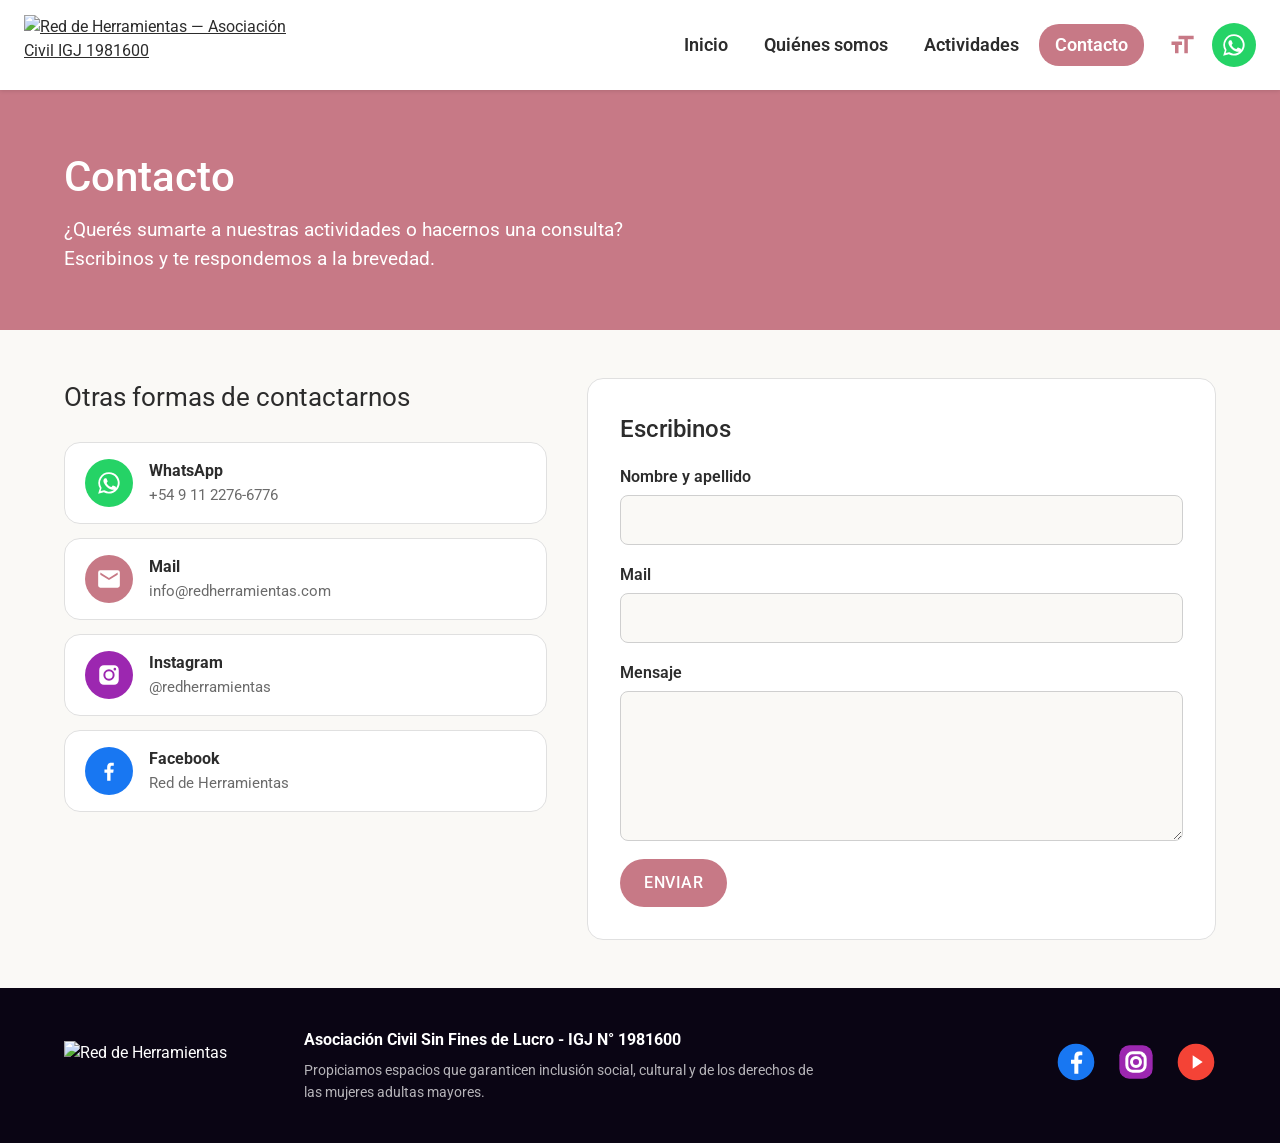
==== contacto.html @ 1d4c394b "Trae al repo lo que hizo Lucas en el blog de pruebas (18/10) - Diseño de las notas: migas, bajada, a" ====
<!DOCTYPE html>
<html lang="es-AR">
<head>
  <meta charset="utf-8">
  <meta name="viewport" content="width=device-width, initial-scale=1">
  <title>Contacto — Red de Herramientas Entre Mujeres</title>
  <meta name="description" content="Contactate con Red de Herramientas Entre Mujeres.">
  <link rel="preconnect" href="https://fonts.googleapis.com">
  <link rel="stylesheet" href="https://fonts.googleapis.com/css2?family=Lora:ital,wght@0,600;0,700;1,500&family=Roboto:wght@400;500;600;700;900&display=swap">
  <link rel="stylesheet" href="styles.css?v=2">
</head>
<body>
  <a class="skip" href="#contenido">Saltar al contenido</a>

  <!-- Header: logo + menú en la misma línea, fijo al hacer scroll -->
  <header class="header">
    <div class="header-inner">
      <a class="logo" href="index.html"><img src="https://i.imgur.com/CFM0Pcr.png" alt="Red de Herramientas — Asociación Civil IGJ 1981600" width="264" height="60"></a>

      <nav class="nav" id="nav" aria-label="Principal">
        <ul>
          <li><a href="index.html">Inicio</a></li>
          <li><a href="index.html#quienes-somos">Quiénes somos</a></li>
          <li><a href="index.html#actividades">Actividades</a></li>
          <li><a href="contacto.html" aria-current="page">Contacto</a></li>
        </ul>
      </nav>

      <div class="header-tools">
        <div class="font-size">
          <button class="icon-btn" type="button" aria-label="Tamaño de letra" aria-expanded="false">
            <svg viewBox="0 0 24 24" fill="currentColor" aria-hidden="true"><path d="M9 4v3h5v12h3V7h5V4H9zm-6 8h3v7h3v-7h3V9H3v3z"/></svg>
          </button>
          <ul class="font-size-menu" hidden>
            <li><button type="button" data-scale="0.85">Pequeña</button></li>
            <li><button type="button" data-scale="1">Normal</button></li>
            <li><button type="button" data-scale="1.15">Grande</button></li>
            <li><button type="button" data-scale="1.3">Muy grande</button></li>
          </ul>
        </div>
        <a class="whatsapp-btn" href="https://wa.me/5491122766776" target="_blank" rel="noopener" aria-label="Escribinos por WhatsApp">
          <svg viewBox="0 0 24 24" aria-hidden="true"><path d="M12.04 2a9.9 9.9 0 0 0-8.5 14.9L2 22l5.25-1.38A9.9 9.9 0 1 0 12.04 2zm0 1.8a8.1 8.1 0 1 1-4.3 15l-.3-.2-3.1.8.83-3-.2-.32A8.1 8.1 0 0 1 12.04 3.8zM8.6 7.5c-.2 0-.5.07-.75.35-.25.27-1 1-1 2.4s1.03 2.8 1.17 3c.15.2 2 3.2 4.9 4.36 2.4.95 2.9.76 3.4.72.52-.05 1.7-.7 1.93-1.36.24-.67.24-1.24.17-1.36-.07-.12-.26-.2-.55-.34-.3-.15-1.7-.84-1.96-.94-.27-.1-.46-.15-.65.14-.2.3-.75.94-.9 1.13-.17.2-.33.22-.62.07-.3-.14-1.2-.44-2.3-1.4-.85-.76-1.42-1.7-1.6-1.98-.16-.3 0-.45.13-.6.14-.13.3-.34.44-.5.15-.17.2-.3.3-.5.1-.2.05-.36-.02-.5-.07-.15-.65-1.6-.9-2.17-.23-.55-.47-.48-.65-.49h-.55z"/></svg>
        </a>
        <button class="icon-btn menu-btn" type="button" aria-controls="nav" aria-expanded="false" aria-label="Menú">
          <svg viewBox="0 0 24 24" fill="currentColor" aria-hidden="true"><path d="M3 6h18v2H3zm0 5h18v2H3zm0 5h18v2H3z"/></svg>
        </button>
      </div>
    </div>
  </header>

  <main id="contenido">
    <section class="page-hero">
      <div class="container">
        <h1>Contacto</h1>
        <p>¿Querés sumarte a nuestras actividades o hacernos una consulta? Escribinos y te respondemos a la brevedad.</p>
      </div>
    </section>

    <section class="section">
      <div class="container contact-grid">
        <div>
          <h2 class="section-title">Otras formas de contactarnos</h2>
          <div class="channels">
            <a class="channel" href="https://wa.me/5491122766776" target="_blank" rel="noopener">
              <span class="channel-icon" style="background:#25d366"><svg viewBox="0 0 24 24" aria-hidden="true"><path d="M12.04 2a9.9 9.9 0 0 0-8.5 14.9L2 22l5.25-1.38A9.9 9.9 0 1 0 12.04 2zm0 1.8a8.1 8.1 0 1 1-4.3 15l-.3-.2-3.1.8.83-3-.2-.32A8.1 8.1 0 0 1 12.04 3.8zM8.6 7.5c-.2 0-.5.07-.75.35-.25.27-1 1-1 2.4s1.03 2.8 1.17 3c.15.2 2 3.2 4.9 4.36 2.4.95 2.9.76 3.4.72.52-.05 1.7-.7 1.93-1.36.24-.67.24-1.24.17-1.36-.07-.12-.26-.2-.55-.34-.3-.15-1.7-.84-1.96-.94-.27-.1-.46-.15-.65.14-.2.3-.75.94-.9 1.13-.17.2-.33.22-.62.07-.3-.14-1.2-.44-2.3-1.4-.85-.76-1.42-1.7-1.6-1.98-.16-.3 0-.45.13-.6.14-.13.3-.34.44-.5.15-.17.2-.3.3-.5.1-.2.05-.36-.02-.5-.07-.15-.65-1.6-.9-2.17-.23-.55-.47-.48-.65-.49h-.55z"/></svg></span>
              <span><strong>WhatsApp</strong><small>+54 9 11 2276-6776</small></span>
            </a>
            <a class="channel" href="mailto:info@redherramientas.com">
              <span class="channel-icon" style="background:#c77986"><svg viewBox="0 0 24 24" aria-hidden="true"><path d="M20 4H4a2 2 0 0 0-2 2v12a2 2 0 0 0 2 2h16a2 2 0 0 0 2-2V6a2 2 0 0 0-2-2zm0 4-8 5-8-5V6l8 5 8-5v2z"/></svg></span>
              <span><strong>Mail</strong><small>info@redherramientas.com</small></span>
            </a>
            <a class="channel" href="https://www.instagram.com/redherramientas?stkn=MW01cnN1eHlheHExMA==" target="_blank" rel="noopener">
              <span class="channel-icon" style="background:#9c27b0"><svg viewBox="0 0 24 24" aria-hidden="true"><path d="M12 8.6a3.4 3.4 0 1 0 0 6.8 3.4 3.4 0 0 0 0-6.8zM16.7 3H7.3A4.3 4.3 0 0 0 3 7.3v9.4A4.3 4.3 0 0 0 7.3 21h9.4a4.3 4.3 0 0 0 4.3-4.3V7.3A4.3 4.3 0 0 0 16.7 3zM12 17.2a5.2 5.2 0 1 1 0-10.4 5.2 5.2 0 0 1 0 10.4zm5.4-9.4a1.2 1.2 0 1 1 0-2.4 1.2 1.2 0 0 1 0 2.4z"/></svg></span>
              <span><strong>Instagram</strong><small>@redherramientas</small></span>
            </a>
            <a class="channel" href="https://www.facebook.com/share/1RiPWewXqR/" target="_blank" rel="noopener">
              <span class="channel-icon" style="background:#1877f2"><svg viewBox="0 0 24 24" aria-hidden="true"><path d="M13.4 21v-7.5h2.5l.4-3h-2.9V8.6c0-.9.3-1.5 1.5-1.5h1.5V4.4c-.3 0-1.2-.1-2.3-.1-2.3 0-3.8 1.4-3.8 3.9v2.3H7.8v3h2.5V21z"/></svg></span>
              <span><strong>Facebook</strong><small>Red de Herramientas</small></span>
            </a>
          </div>
        </div>

        <!-- Formulario: llega a info@redherramientas.com con el asunto "WEB - SOLICITUD INFORMACIÓN" -->
        <form class="contact-form" id="contact-form" action="https://formsubmit.co/info@redherramientas.com" method="POST">
          <h2>Escribinos</h2>
          <input type="hidden" name="_subject" value="WEB - SOLICITUD INFORMACIÓN">
          <input type="hidden" name="_template" value="table">
          <input class="honey" type="text" name="_honey" tabindex="-1" autocomplete="off" aria-hidden="true">
          <label>Nombre y apellido
            <input type="text" name="nombre" autocomplete="name" required>
          </label>
          <label>Mail
            <input type="email" name="email" autocomplete="email" required>
          </label>
          <label>Mensaje
            <textarea name="mensaje" required></textarea>
          </label>
          <div><button class="btn" type="submit">Enviar</button></div>
          <p class="form-msg" id="form-msg" role="status"></p>
        </form>
      </div>
    </section>
  </main>

  <footer class="footer">
    <div class="container footer-inner">
      <div class="footer-about">
        <img src="https://i.imgur.com/CFM0Pcr.png" alt="Red de Herramientas" width="220" height="50">
        <div>
          <strong>Asociación Civil Sin Fines de Lucro - IGJ N° 1981600</strong>
          <p>Propiciamos espacios que garanticen inclusión social, cultural y de los derechos de las mujeres adultas mayores.</p>
        </div>
      </div>
      <div class="social">
        <a href="https://www.facebook.com/share/1RiPWewXqR/" target="_blank" rel="noopener" aria-label="Facebook">
          <svg viewBox="0 0 24 24" aria-hidden="true"><circle cx="12" cy="12" r="11" fill="#1877f2"/><path fill="#fff" d="M13.4 19v-6h2l.3-2.4h-2.3V9.1c0-.7.2-1.2 1.2-1.2h1.2V5.8c-.2 0-1-.1-1.8-.1-1.8 0-3 1.1-3 3.1v1.8H9V13h2V19z"/></svg>
        </a>
        <a href="https://www.instagram.com/redherramientas?stkn=MW01cnN1eHlheHExMA==" target="_blank" rel="noopener" aria-label="Instagram">
          <svg viewBox="0 0 24 24" aria-hidden="true"><rect x="2" y="2" width="20" height="20" rx="6" fill="#9c27b0"/><rect x="6.5" y="6.5" width="11" height="11" rx="3.5" fill="none" stroke="#fff" stroke-width="1.8"/><circle cx="12" cy="12" r="2.7" fill="none" stroke="#fff" stroke-width="1.8"/><circle cx="16.2" cy="7.8" r="1" fill="#fff"/></svg>
        </a>
        <a href="https://youtube.com/@reddeherramientasentremujeres?si=X0ZCFkMKebH4L3lk" target="_blank" rel="noopener" aria-label="YouTube">
          <svg viewBox="0 0 24 24" aria-hidden="true"><circle cx="12" cy="12" r="11" fill="#f44336"/><path fill="#fff" d="M10 8v8l6-4z"/></svg>
        </a>
      </div>
    </div>
  </footer>

  <button class="to-top" type="button" aria-label="Volver arriba">
    <svg viewBox="0 0 24 24" fill="currentColor" aria-hidden="true"><path d="M4 12l1.41 1.41L11 7.83V20h2V7.83l5.58 5.59L20 12l-8-8-8 8z"/></svg>
  </button>

  <script src="script.js?v=2"></script>
</body>
</html>
---- styles.css ----
/* Red de Herramientas Entre Mujeres — estilos (diseño de la propuesta de Lucas) */

:root {
  --dominant: #c77986;
  --dominant-dark: #b56a75;
  --separator: #cc6e83;
  --accent: #e5a9a9;
  --mustard: #e4c563;
  --bg: #faf9f6;
  --text: #2c2c2c;
  --muted: #6b6b6b;
  --white: #ffffff;
  --border: #e0e0e0;
  --footer: #0a0514;
  --wa: #25d366;
  --header-h: 90px;
}

* { box-sizing: border-box; }

html {
  scroll-behavior: smooth;
  scroll-padding-top: calc(var(--header-h) + 10px);
}

body {
  margin: 0;
  font-family: Roboto, Arial, sans-serif;
  font-size: 1rem;
  line-height: 1.5;
  color: var(--text);
  background: var(--bg);
}

img { max-width: 100%; }
a { color: inherit; }

.container {
  max-width: 1200px;
  margin: 0 auto;
  padding: 0 24px;
}

:focus-visible {
  outline: 3px solid var(--dominant);
  outline-offset: 2px;
}

.skip {
  position: absolute;
  left: -999px;
  top: 0;
  background: #000;
  color: #fff;
  padding: 8px 14px;
  z-index: 100;
}
.skip:focus { left: 8px; top: 8px; }

.visually-hidden {
  position: absolute;
  width: 1px;
  height: 1px;
  overflow: hidden;
  clip: rect(0 0 0 0);
  white-space: nowrap;
}

/* ---------- Header: logo y menú en la misma línea, fondo blanco, fijo al hacer scroll ---------- */

.header {
  position: sticky;
  top: 0;
  z-index: 50;
  background: var(--white);
  box-shadow: 0 1px 4px rgba(0, 0, 0, 0.12);
}

.header-inner {
  position: relative;
  display: flex;
  align-items: center;
  gap: 16px;
  min-height: var(--header-h);
  padding: 0 24px;
  max-width: 1400px;
  margin: 0 auto;
}

.logo img {
  display: block;
  height: 60px;
  width: auto;
}

.nav { margin-left: auto; }

.nav ul {
  list-style: none;
  margin: 0;
  padding: 0;
  display: flex;
  gap: 4px;
}

.nav a {
  display: block;
  padding: 8px 16px;
  border-radius: 20px;
  text-decoration: none;
  font-size: 1.1rem;
  font-weight: 600;
  color: var(--text);
  white-space: nowrap;
}

.nav a:hover,
.nav a[aria-current="page"] {
  background: var(--dominant);
  color: var(--white);
}

.header-tools {
  display: flex;
  align-items: center;
  gap: 8px;
}

.icon-btn {
  display: grid;
  place-items: center;
  width: 44px;
  height: 44px;
  border: 0;
  border-radius: 50%;
  background: transparent;
  color: var(--dominant);
  cursor: pointer;
}
.icon-btn:hover { background: #f6e9ec; }
.icon-btn svg { width: 28px; height: 28px; }

.whatsapp-btn {
  display: grid;
  place-items: center;
  width: 44px;
  height: 44px;
  border-radius: 50%;
  background: var(--wa);
}
.whatsapp-btn svg { width: 26px; height: 26px; fill: #fff; }

/* Tamaño de letra */
.font-size { position: relative; }

.font-size-menu {
  position: absolute;
  right: 0;
  top: 100%;
  margin: 6px 0 0;
  padding: 6px 0;
  list-style: none;
  background: var(--white);
  border-radius: 8px;
  box-shadow: 0 4px 16px rgba(0, 0, 0, 0.18);
  min-width: 150px;
}
.font-size-menu[hidden] { display: none; }

.font-size-menu button {
  display: block;
  width: 100%;
  padding: 10px 16px;
  border: 0;
  background: none;
  font: inherit;
  text-align: left;
  cursor: pointer;
}
.font-size-menu button:hover { background: #f5f5f5; }
.font-size-menu button[aria-pressed="true"] { font-weight: 700; color: var(--dominant); }

.menu-btn { display: none; }

/* Pantallas chicas: menú hamburguesa en la misma línea que el logo */
@media (max-width: 1000px) {
  .menu-btn { display: grid; }
  .header-tools { margin-left: auto; }

  .nav {
    display: none;
    position: absolute;
    top: 100%;
    left: 0;
    right: 0;
    margin: 0;
    background: var(--white);
    box-shadow: 0 6px 12px rgba(0, 0, 0, 0.12);
  }
  .nav.open { display: block; }

  .nav ul {
    flex-direction: column;
    padding: 8px 16px 16px;
  }

  .nav a {
    border-radius: 8px;
    padding: 14px 16px;
    font-size: 1.25rem;
  }
}

@media (max-width: 480px) {
  :root { --header-h: 72px; }
  .header-inner { padding: 0 10px; gap: 4px; }
  .logo { min-width: 0; flex-shrink: 1; }
  .logo img { height: 40px; max-width: 100%; object-fit: contain; object-position: left center; }
  .header-tools { gap: 2px; flex: none; }
  .icon-btn, .whatsapp-btn { width: 38px; height: 38px; }
  .icon-btn svg { width: 26px; height: 26px; }
  .whatsapp-btn svg { width: 22px; height: 22px; }
}

/* ---------- Buscador (debajo del header, con resultados mientras se escribe) ---------- */

.search {
  position: absolute;
  top: 100%;
  left: 0;
  right: 0;
  padding: 14px 24px 18px;
  background: var(--white);
  box-shadow: 0 8px 16px rgba(0, 0, 0, 0.14);
}
.search[hidden] { display: none; }

.search-form {
  display: flex;
  gap: 10px;
  max-width: 760px;
  margin: 0 auto;
}
.search-input {
  flex: 1;
  min-width: 0;
  padding: 12px 18px;
  border: 2px solid var(--dominant);
  border-radius: 24px;
  background: var(--bg);
  font: inherit;
  font-size: 1.1rem;
  color: var(--text);
}
.search-input:focus { outline: 3px solid var(--accent); outline-offset: 1px; }

.search-results {
  max-width: 760px;
  max-height: min(60vh, 520px);
  margin: 12px auto 0;
  overflow-y: auto;
  border: 1px solid var(--border);
  border-radius: 12px;
  background: var(--white);
}
.search-results[hidden] { display: none; }

.search-item {
  display: flex;
  align-items: center;
  gap: 14px;
  padding: 10px 14px;
  border-bottom: 1px solid var(--border);
  text-decoration: none;
  color: var(--text);
}
.search-item:last-child { border-bottom: 0; }
.search-item:hover,
.search-item.active { background: #f6e9ec; }
.search-item img {
  flex: none;
  width: 64px;
  height: 64px;
  border-radius: 8px;
  object-fit: cover;
  background: #f3e3e6;
}
.search-item strong { display: block; font-weight: 600; line-height: 1.3; }
.search-item mark { background: #fbe3a0; color: inherit; border-radius: 2px; }
.search-item small { display: block; margin-top: 2px; color: var(--muted); font-size: 0.9rem; }

.search-status { margin: 0; padding: 14px 16px; color: var(--muted); }
.search-all {
  display: block;
  padding: 12px 16px;
  font-weight: 700;
  text-align: center;
  text-decoration: none;
  color: var(--dominant-dark);
  background: #fff8fa;
}
.search-all:hover,
.search-all.active { background: #f6e9ec; }

@media (max-width: 480px) {
  .search { padding: 10px 12px 14px; }
  .search-submit { padding: 12px 16px; }
  .search-item img { width: 52px; height: 52px; }
}

/* ---------- Separador (barra rosa entre secciones) ---------- */

.separator {
  height: 6px;
  margin: 40px 0;
  border-radius: 3px;
  background: var(--separator);
}

/* ---------- Títulos y botones ---------- */

.section { padding: 48px 0; }

.section-title {
  margin: 0 0 24px;
  font-size: 1.65rem;
  font-weight: 400;
  color: var(--text);
}

.btn {
  display: inline-block;
  padding: 12px 24px;
  border: 0;
  border-radius: 24px;
  background: var(--dominant);
  color: var(--white);
  font: inherit;
  font-weight: 500;
  text-decoration: none;
  text-transform: uppercase;
  letter-spacing: 0.5px;
  cursor: pointer;
}
.btn:hover { background: var(--dominant-dark); }

.btn-outline {
  background: transparent;
  border: 2px solid var(--white);
}
.btn-outline:hover { background: var(--white); color: var(--text); }

.btn-mustard {
  background: var(--mustard);
  color: var(--text);
  font-size: 1.3rem;
  font-weight: 900;
  letter-spacing: 1.5px;
  padding: 16px 40px;
  display: inline-flex;
  align-items: center;
  gap: 10px;
}
.btn-mustard:hover { background: #d9b84c; }
.btn-mustard svg { width: 28px; height: 28px; }

/* ---------- Carrusel de actividades (ancho completo) ---------- */

.carousel {
  position: relative;
  height: 600px;
  overflow: hidden;
  background: #000;
}

.slides {
  display: flex;
  height: 100%;
  transition: transform 0.6s ease-in-out;
}

.slide {
  position: relative;
  flex: 0 0 100%;
  height: 100%;
}

/* La foto lleva al posteo. Fondo desenfocado + foto entera para que todas las diapositivas se vean parejas */
.slide-media {
  position: absolute;
  inset: 0;
  display: block;
}
.slide-media .blur {
  position: absolute;
  inset: -20px;
  background-size: cover;
  background-position: center;
  filter: blur(16px) brightness(0.6);
}
.slide-media img {
  position: relative;
  width: 100%;
  height: 100%;
  object-fit: contain;
}

.slide-box {
  position: absolute;
  left: 60px;
  right: 60px;
  bottom: 40px;
  max-height: calc(100% - 80px);
  display: flex;
  flex-direction: column;
  padding: 24px;
  border-radius: 12px;
  background: rgba(0, 0, 0, 0.7);
  color: var(--white);
}

.slide-box h2 {
  margin: 0 0 12px;
  font-size: 1.75rem;
  line-height: 1.2;
}

.slide-desc {
  margin: 0 0 24px;
  font-size: 1.1rem;
  font-style: italic;
  overflow: hidden;
  display: -webkit-box;
  -webkit-line-clamp: 3;
  -webkit-box-orient: vertical;
}

.slide-actions {
  display: flex;
  flex-wrap: wrap;
  gap: 12px;
}

.carousel-arrow {
  position: absolute;
  top: 50%;
  transform: translateY(-50%);
  z-index: 2;
  display: grid;
  place-items: center;
  width: 56px;
  height: 56px;
  border: 0;
  background: transparent;
  color: var(--white);
  cursor: pointer;
}
.carousel-arrow svg { width: 40px; height: 40px; filter: drop-shadow(0 1px 3px rgba(0, 0, 0, 0.6)); }
.carousel-arrow.prev { left: 10px; }
.carousel-arrow.next { right: 10px; }

.dots {
  position: absolute;
  bottom: 15px;
  left: 0;
  right: 0;
  z-index: 2;
  display: flex;
  justify-content: center;
  gap: 8px;
}
.dots button {
  width: 12px;
  height: 12px;
  padding: 0;
  border: 0;
  border-radius: 6px;
  background: rgba(255, 255, 255, 0.7);
  cursor: pointer;
  transition: width 0.3s;
}
.dots button.active {
  width: 32px;
  background: var(--dominant);
}

@media (max-width: 800px) {
  .carousel { height: 480px; }
  .slide-box { left: 16px; right: 16px; bottom: 36px; padding: 18px; max-height: calc(100% - 60px); }
  .slide-box h2 { font-size: 1.35rem; }
  .carousel-arrow { top: 30%; }
}

/* ---------- Nota ampliada (se abre con "Ver más" en el carrusel) ---------- */

.nota-modal {
  position: fixed;
  inset: 0;
  z-index: 1000;
  display: flex;
  align-items: center;
  justify-content: center;
  padding: 24px;
  background: rgba(10, 5, 20, 0.75);
}
.nota-modal[hidden] { display: none; }
html.nota-abierta { overflow: hidden; }

.nota-panel {
  position: relative;
  display: flex;
  width: 100%;
  max-width: 820px;
  max-height: 100%;
  border-radius: 16px;
  background: var(--white);
  box-shadow: 0 12px 40px rgba(0, 0, 0, 0.35);
  overflow: hidden;
}

/* La nota se desplaza con su propia barra al costado */
.nota-scroll {
  flex: 1;
  overflow-y: scroll;
  scrollbar-width: auto;
  scrollbar-color: var(--dominant) #f3e3e6;
}
.nota-foto {
  display: block;
  width: 100%;
  max-height: 60vh;
  object-fit: contain;  /* la foto entera, sin recortar caras ni textos */
  background: #1b1320;
}
.nota-foto[hidden] { display: none; }
.nota-content { padding: 32px 48px 32px; }
.nota-foto[hidden] + .nota-content { padding-top: 40px; }
.nota-scroll:focus-visible { outline: 3px solid var(--accent); outline-offset: -3px; }
.nota-scroll::-webkit-scrollbar { width: 14px; }
.nota-scroll::-webkit-scrollbar-track { background: #f3e3e6; }
.nota-scroll::-webkit-scrollbar-thumb {
  border: 3px solid #f3e3e6;
  border-radius: 8px;
  background: var(--dominant);
}
.nota-scroll::-webkit-scrollbar-thumb:hover { background: var(--dominant-dark); }

.nota-close {
  position: absolute;
  top: 10px;
  right: 22px;
  z-index: 1;
  display: grid;
  place-items: center;
  width: 44px;
  height: 44px;
  border: 0;
  border-radius: 50%;
  background: var(--dominant);
  color: var(--white);
  box-shadow: 0 2px 8px rgba(0, 0, 0, 0.35);
  cursor: pointer;
}
.nota-close:hover { background: var(--dominant-dark); }
.nota-close svg { width: 26px; height: 26px; }

.nota-title {
  margin: 0 40px 12px 0;
  font-size: 2rem;
  font-weight: 500;
  line-height: 1.2;
}
.nota-epigrafe {
  margin: 0 0 24px;
  padding-bottom: 20px;
  border-bottom: 3px solid var(--separator);
  font-size: 1.2rem;
  font-style: italic;
  color: var(--muted);
}
.nota-body { font-size: 1.1rem; line-height: 1.65; overflow-wrap: anywhere; }
.nota-body img { max-width: 100%; height: auto; border-radius: 8px; }
.nota-body iframe, .nota-body video { max-width: 100%; }
.nota-body a { color: var(--dominant-dark); }
.nota-body .separator {
  height: auto;
  margin: 0 0 1em;
  border-radius: 0;
  background: none;
}
.nota-body .separator a { margin: 0 !important; }

.nota-footer { margin: 28px 0 0; }
.btn-outline-dark {
  border: 2px solid var(--dominant);
  background: transparent;
  color: var(--dominant-dark);
}
.btn-outline-dark:hover { background: var(--dominant); color: var(--white); }

@media (max-width: 800px) {
  .nota-modal { padding: 10px; }
  .nota-content { padding: 22px 20px 24px; }
  .nota-foto { max-height: 45vh; }
  .nota-close { right: 18px; }
  .nota-title { font-size: 1.5rem; }
  .nota-epigrafe { font-size: 1.1rem; }
}

/* ---------- Nota (posteo): diseño editorial con columna "Lo más leído" ---------- */
/* Pensado para lectoras de 60+: letra grande, renglones cómodos, buen contraste y botones amplios */

:root {
  --serif: Lora, Georgia, 'Times New Roman', serif;
  --ink: #1f1a22;
  --ink-soft: #4a4250;
  --rose-50: #fdf3f5;
  --rose-100: #f6e4e8;
}

.post-layout {
  display: grid;
  grid-template-columns: minmax(0, 1fr) 340px;
  gap: 56px;
  align-items: start;
  padding-top: 32px;
  padding-bottom: 64px;
}
.post-aside { display: none; }
.post-layout .post-aside { display: block; }

.art { max-width: 780px; color: var(--ink); }
.art-page { margin: 0 auto; padding: 32px 0 64px; }

.art-crumbs {
  display: flex;
  flex-wrap: wrap;
  align-items: center;
  gap: 8px;
  margin-bottom: 16px;
  font-size: 0.95rem;
  font-weight: 700;
  letter-spacing: 0.06em;
  text-transform: uppercase;
}
.art-crumbs a { color: var(--muted); text-decoration: none; }
.art-crumbs a:hover { color: var(--dominant-dark); text-decoration: underline; }
.art-crumbs .art-section { color: var(--dominant-dark); }
.art-crumbs span { color: #c9bfc5; }

.art-title {
  margin: 0 0 18px;
  font-family: var(--serif);
  font-size: clamp(2rem, 1.4rem + 2.2vw, 2.85rem);
  font-weight: 700;
  line-height: 1.15;
  letter-spacing: -0.01em;
  color: var(--ink);
}

.art-bajada {
  margin: 0 0 26px;
  font-size: 1.35rem;
  line-height: 1.5;
  color: var(--ink-soft);
}
.art-bajada[hidden] { display: none; }

.art-meta {
  display: flex;
  flex-wrap: wrap;
  align-items: center;
  justify-content: space-between;
  gap: 16px;
  margin-bottom: 28px;
  padding: 16px 0;
  border-top: 1px solid var(--border);
  border-bottom: 1px solid var(--border);
}
.art-byline { display: flex; align-items: center; gap: 12px; }
.art-avatar {
  display: grid;
  place-items: center;
  width: 48px;
  height: 48px;
  flex: none;
  border-radius: 50%;
  background: var(--dominant);
  color: var(--white);
  font-weight: 700;
  font-size: 1.05rem;
}
.art-byline strong { display: block; font-size: 1.05rem; }
.art-byline small { color: var(--muted); font-size: 0.98rem; }

.art-share { display: flex; gap: 8px; }
.share-icon {
  display: grid;
  place-items: center;
  width: 46px;
  height: 46px;
  border: 0;
  border-radius: 50%;
  color: var(--white);
  cursor: pointer;
  text-decoration: none;
}
.share-icon svg { width: 24px; height: 24px; fill: currentColor; }
.share-icon:hover { filter: brightness(0.92); }
.share-icon.wa { background: var(--wa); }
.share-icon.fb { background: #1877f2; }
.share-icon.copy { background: var(--ink-soft); }

.art-hero { margin: 0 0 32px; }
.art-hero[hidden] { display: none; }
.art-hero img {
  display: block;
  width: 100%;
  height: auto;
  max-height: 560px;
  object-fit: contain;  /* la foto entera: tapas de libros, flyers y PDFs no se recortan */
  border-radius: 14px;
  background: var(--rose-100);
}
.art-hero figcaption,
.art-body .tr-caption {
  margin-top: 10px;
  font-size: 0.98rem;
  color: var(--muted);
}

/* Cuerpo de la nota */
.art-body {
  font-size: 1.2rem;
  line-height: 1.75;
  color: var(--ink);
  overflow-wrap: break-word;
}
.art-body p { margin: 0 0 1.2em; }
.art-body h2,
.art-body h3 {
  margin: 1.8em 0 0.6em;
  font-family: var(--serif);
  line-height: 1.25;
  color: var(--ink);
}
.art-body h2 { font-size: 1.65rem; }
.art-body h3 { font-size: 1.35rem; }
.art-body h2::before {
  content: '';
  display: block;
  width: 48px;
  height: 5px;
  margin-bottom: 14px;
  border-radius: 3px;
  background: var(--separator);
}
.art-body a {
  color: var(--dominant-dark);
  text-decoration-thickness: 2px;
  text-underline-offset: 3px;
}
.art-body img { max-width: 100%; height: auto; border-radius: 10px; }
.art-body iframe, .art-body video { max-width: 100%; border-radius: 10px; }
.art-body ul, .art-body ol { padding-left: 1.4em; margin: 0 0 1.3em; }
.art-body li { margin-bottom: 0.5em; }
.art-body li::marker { color: var(--dominant); font-weight: 700; }
.art-body blockquote {
  margin: 1.8em 0;
  padding: 4px 0 4px 26px;
  border-left: 5px solid var(--dominant);
  font-family: var(--serif);
  font-size: 1.45rem;
  font-style: italic;
  line-height: 1.5;
  color: var(--ink-soft);
}
.art-body blockquote p:last-child { margin-bottom: 0; }
.art-body a.art-doc {
  display: inline-block;
  margin: 4px 0;
  padding: 12px 22px;
  border-radius: 28px;
  background: var(--dominant);
  color: var(--white);
  font-weight: 600;
  text-decoration: none;
  overflow-wrap: anywhere;
}
.art-body a.art-doc:hover { background: var(--dominant-dark); }
.art-body table.tr-caption-container { margin: 0 auto 1.2em; }

/* Cierre de la nota */
.art-tags {
  display: flex;
  flex-wrap: wrap;
  align-items: center;
  gap: 8px;
  margin: 36px 0 0;
  font-weight: 700;
}
.art-tags a {
  padding: 6px 16px;
  border: 2px solid var(--dominant);
  border-radius: 999px;
  color: var(--dominant-dark);
  font-size: 0.98rem;
  text-decoration: none;
}
.art-tags a:hover { background: var(--dominant); color: var(--white); }

.art-share-box {
  margin: 32px 0 0;
  padding: 26px 28px;
  border-radius: 16px;
  background: var(--rose-50);
}
.art-share-box h2 {
  margin: 0 0 14px;
  font-family: var(--serif);
  font-size: 1.4rem;
  font-weight: 700;
}
.art-share-box .btns { display: flex; flex-wrap: wrap; gap: 10px; }
.share-big {
  display: inline-flex;
  align-items: center;
  gap: 10px;
  padding: 12px 22px;
  border: 0;
  border-radius: 28px;
  color: var(--white);
  font: inherit;
  font-weight: 600;
  font-size: 1.05rem;
  text-decoration: none;
  cursor: pointer;
}
.share-big svg { width: 22px; height: 22px; fill: currentColor; }
.share-big.wa { background: var(--wa); }
.share-big.fb { background: #1877f2; }
.share-big.copy { background: var(--ink-soft); }
.share-big:hover { filter: brightness(0.92); }

.art-related { margin-top: 48px; }
.art-related[hidden] { display: none; }
.block-title {
  display: flex;
  align-items: center;
  gap: 12px;
  margin: 0 0 20px;
  font-family: var(--serif);
  font-size: 1.5rem;
  font-weight: 700;
  color: var(--ink);
}
.block-title::before {
  content: '';
  width: 6px;
  height: 1.3em;
  border-radius: 3px;
  background: var(--dominant);
}
.rel-grid { display: grid; grid-template-columns: repeat(3, 1fr); gap: 20px; }
.rel-card { color: var(--ink); text-decoration: none; }
.rel-card img {
  display: block;
  width: 100%;
  aspect-ratio: 16 / 10;
  object-fit: cover;
  border-radius: 12px;
  background: var(--rose-100);
}
.rel-card h3 {
  margin: 10px 0 0;
  font-family: var(--serif);
  font-size: 1.12rem;
  line-height: 1.35;
}
.rel-card:hover h3 { color: var(--dominant-dark); text-decoration: underline; }

/* Columna lateral */
.post-aside {
  position: sticky;
  top: calc(var(--header-h) + 24px);
}
.aside-card {
  margin-bottom: 24px;
  padding: 22px 22px 10px;
  border: 1px solid var(--border);
  border-radius: 16px;
  background: var(--white);
}
.aside-card .block-title { font-size: 1.35rem; margin-bottom: 8px; }

.mas-leido { margin: 0; padding: 0; list-style: none; counter-reset: ml; }
.mas-leido li { counter-increment: ml; border-top: 1px solid var(--border); }
.mas-leido li:first-child { border-top: 0; }
.mas-leido a {
  display: grid;
  grid-template-columns: 34px minmax(0, 1fr) 72px;
  gap: 12px;
  align-items: center;
  padding: 14px 0;
  color: var(--ink);
  text-decoration: none;
}
.mas-leido a::before {
  content: counter(ml);
  font-family: var(--serif);
  font-size: 2rem;
  font-weight: 700;
  line-height: 1;
  color: var(--dominant);
}
.mas-leido span { font-weight: 600; font-size: 1.05rem; line-height: 1.35; }
.mas-leido a:hover span { color: var(--dominant-dark); text-decoration: underline; }
.mas-leido img {
  width: 72px;
  height: 72px;
  border-radius: 10px;
  object-fit: cover;
  background: var(--rose-100);
}

.aside-cta {
  padding: 24px 22px;
  border: 0;
  background: var(--dominant);
  color: var(--white);
}
.aside-cta h2 { margin: 0 0 8px; font-family: var(--serif); font-size: 1.35rem; }
.aside-cta p { margin: 0 0 16px; font-size: 1.05rem; }
.aside-cta .share-big { background: var(--white); color: var(--ink); }
.aside-cta .share-big svg { fill: var(--wa); }

@media (max-width: 1000px) {
  .post-layout { grid-template-columns: minmax(0, 1fr); gap: 16px; }
  .post-aside { position: static; }
  .art { margin: 0 auto; }
  .post-layout .post-aside { max-width: 780px; width: 100%; margin: 0 auto; }
}
@media (max-width: 600px) {
  .post-layout { padding-top: 20px; }
  .art-bajada { font-size: 1.2rem; }
  .art-body { font-size: 1.15rem; }
  .art-body blockquote { font-size: 1.25rem; padding-left: 18px; }
  .rel-grid { grid-template-columns: 1fr; }
  .rel-card { display: grid; grid-template-columns: 110px 1fr; gap: 14px; align-items: center; }
  .rel-card h3 { margin: 0; }
  .art-share-box { padding: 20px; }
}

/* ---------- Quiénes somos (mini sección) ---------- */

.about {
  padding: 36px 0 8px;
  text-align: center;
  background: var(--white);
}
.about p {
  margin: 0 0 16px;
  font-size: 1.2rem;
}
.about-link {
  font-weight: 700;
  font-size: 1.15rem;
  color: var(--dominant-dark);
  text-decoration: none;
}
.about-link:hover { text-decoration: underline; }

/* ---------- Nuestros ejes: debajo de Quiénes somos, estilo de la propuesta de Sebastián ---------- */

.ejes-section {
  padding: 48px 0;
  background: #fff8fa;
}

.ejes-title {
  margin: 0 0 6px;
  font-size: 2.6rem;
  font-weight: 700;
  line-height: 1.2;
  color: var(--text);
}
.ejes-title::after {
  content: "";
  display: block;
  width: 56px;
  height: 4px;
  margin-top: 10px;
  border-radius: 2px;
  background: #2e9e4f;
}
.ejes-lead {
  margin: 0 0 28px;
  max-width: 60ch;
  font-size: 1.1rem;
  color: var(--muted);
}

.ejes {
  display: grid;
  grid-template-columns: repeat(4, 1fr);
  gap: 20px;
}

/* Imágenes de los ejes: 800 x 880 px (casi cuadradas, 1:1,1). Se cargan con style="--img: url(...)" en cada .eje */
.eje {
  position: relative;
  aspect-ratio: 1 / 1.1;
  display: flex;
  flex-direction: column;
  justify-content: flex-end;
  padding: 22px;
  border-radius: 16px;
  overflow: hidden;
  isolation: isolate;
  color: var(--white);
  text-decoration: none;
  background-size: cover;
  background-position: center;
  box-shadow: 0 6px 16px rgba(0, 0, 0, 0.15);
  transition: transform 0.2s, box-shadow 0.2s;
}
.eje:hover {
  transform: translateY(-4px);
  box-shadow: 0 12px 24px rgba(0, 0, 0, 0.22);
}
.eje::before {
  content: "";
  position: absolute;
  inset: 0;
  z-index: -1;
  background: linear-gradient(to top, rgba(0, 0, 0, 0.6), rgba(0, 0, 0, 0.05) 65%);
}

.eje-icon {
  position: absolute;
  top: 14px;
  right: 16px;
  font-size: 2.2rem;
  line-height: 1;
}

.eje strong {
  font-size: 1.5rem;
  line-height: 1.1;
  font-weight: 900;
  letter-spacing: 0.08em;
  text-transform: uppercase;
  overflow-wrap: anywhere;
}
.eje small {
  display: block;
  margin-top: 8px;
  font-size: 0.95rem;
  line-height: 1.35;
}
.chip {
  align-self: flex-start;
  margin-top: 10px;
  padding: 2px 10px;
  border-radius: 999px;
  background: var(--white);
  color: #660828;
  font-size: 0.72rem;
  font-weight: 800;
  letter-spacing: 0.05em;
  text-transform: uppercase;
}

.eje-salud    { background-image: var(--img, linear-gradient(135deg, #7a5c2e, #c9a24b)); }
.eje-cultura  { background-image: var(--img, linear-gradient(135deg, #2b2320, #7a5a44)); }
.eje-derechos { background-image: var(--img, linear-gradient(135deg, #5a1a86, #c04bb0)); }
.eje-ambiente { background-image: var(--img, linear-gradient(135deg, #14532d, #4fae5a)); }

@media (max-width: 1000px) { .ejes { grid-template-columns: repeat(2, 1fr); } }
@media (max-width: 480px) {
  .ejes { gap: 12px; }
  .eje { padding: 14px; }
  .eje strong { font-size: 1.05rem; letter-spacing: 0.03em; }
  .eje small { font-size: 0.8rem; }
  .eje-icon { font-size: 1.6rem; top: 10px; right: 10px; }
  .ejes-title { font-size: 2rem; }
}

/* ---------- Novedades ---------- */

.news-title { color: var(--separator); text-transform: uppercase; }

.news {
  display: grid;
  grid-template-columns: repeat(3, 1fr);
  gap: 20px;
}
.news-card {
  padding: 24px;
  border-radius: 12px;
  background: #fdf0f2;
  box-shadow: 0 2px 4px rgba(0, 0, 0, 0.12);
}
.news-card h3 {
  margin: 0 0 12px;
  font-size: 1.25rem;
}
.news-date {
  display: flex;
  align-items: center;
  gap: 8px;
  color: var(--dominant);
  font-weight: 600;
}
.news-date svg { width: 20px; height: 20px; fill: var(--dominant); }

@media (max-width: 800px) { .news { grid-template-columns: 1fr; } }

/* ---------- Donar ---------- */

.donate {
  margin-bottom: 56px;
  display: flex;
  flex-wrap: wrap;
  align-items: center;
  gap: 32px;
  padding: 32px;
  border: 1px solid var(--border);
  border-radius: 16px;
  background: var(--white);
}
.donate-icon {
  flex: none;
  display: grid;
  place-items: center;
  width: 120px;
  height: 120px;
  border-radius: 50%;
  background: #fdf0f2;
}
.donate-icon svg { width: 72px; height: 72px; }
.donate-text { flex: 1; min-width: 240px; }
.donate-text h2 { margin: 0 0 8px; font-size: 1.6rem; font-weight: 500; }
.donate-text p { margin: 0; color: var(--muted); }

/* ---------- Llamado a contacto (home) ---------- */

.contact-cta {
  padding: 56px 0;
  background: var(--dominant);
  color: var(--white);
  text-align: center;
}
.contact-cta h2 { margin: 0 0 8px; font-size: 1.9rem; font-weight: 500; }
.contact-cta p { margin: 0 0 24px; font-size: 1.15rem; }

/* ---------- Página de contacto ---------- */

.page-hero {
  padding: 56px 0;
  background: var(--dominant);
  color: var(--white);
}
.page-hero h1 { margin: 0 0 8px; font-size: 2.6rem; font-weight: 500; }
.page-hero p { margin: 0; max-width: 620px; font-size: 1.2rem; }

.contact-grid {
  display: grid;
  grid-template-columns: 1fr 1.3fr;
  gap: 40px;
  align-items: start;
}
@media (max-width: 800px) { .contact-grid { grid-template-columns: 1fr; } }

.channels { display: grid; gap: 14px; }
.channel {
  display: flex;
  align-items: center;
  gap: 16px;
  padding: 16px 20px;
  border: 1px solid var(--border);
  border-radius: 16px;
  background: var(--white);
  text-decoration: none;
}
.channel:hover { box-shadow: 0 4px 12px rgba(0, 0, 0, 0.1); }
.channel-icon {
  flex: none;
  display: grid;
  place-items: center;
  width: 48px;
  height: 48px;
  border-radius: 50%;
}
.channel-icon svg { width: 26px; height: 26px; fill: #fff; }
.channel strong { display: block; }
.channel small { color: var(--muted); font-size: 0.95rem; overflow-wrap: anywhere; }

.contact-form {
  display: grid;
  gap: 18px;
  padding: 32px;
  border: 1px solid var(--border);
  border-radius: 16px;
  background: var(--white);
}
.contact-form h2 { margin: 0; font-weight: 500; }
.contact-form label { display: grid; gap: 6px; font-weight: 600; }
.contact-form input,
.contact-form textarea {
  width: 100%;
  padding: 12px 14px;
  border: 1px solid #cfcfcf;
  border-radius: 8px;
  background: var(--bg);
  font: inherit;
  color: var(--text);
}
.contact-form input:focus,
.contact-form textarea:focus {
  border-color: var(--dominant);
  outline: 2px solid var(--accent);
}
.contact-form textarea { min-height: 150px; resize: vertical; }
.contact-form .honey { display: none; }
.form-msg { margin: 0; font-weight: 700; }
.form-msg:empty { display: none; }
.form-msg.ok { color: #2e7d32; }
.form-msg.error { color: #c62828; }

/* ---------- Footer ---------- */

.footer {
  padding: 40px 0;
  background: var(--footer);
  color: var(--white);
}
.footer-inner {
  display: flex;
  flex-wrap: wrap;
  align-items: center;
  justify-content: space-between;
  gap: 30px;
}
.footer-about {
  display: flex;
  align-items: center;
  gap: 20px;
  max-width: 760px;
}
.footer-about img { height: 50px; width: auto; flex: none; }
.footer-about strong { display: block; font-size: 1rem; }
.footer-about p { margin: 8px 0 0; font-size: 0.9rem; color: rgba(255, 255, 255, 0.7); }

.social { display: flex; gap: 20px; }
.social a { display: block; }
.social svg { width: 40px; height: 40px; }

@media (max-width: 800px) {
  .footer-inner { flex-direction: column; text-align: center; }
  .footer-about { flex-direction: column; }
}

/* ---------- Volver arriba ---------- */

.to-top {
  position: fixed;
  right: 20px;
  bottom: 20px;
  z-index: 40;
  display: grid;
  place-items: center;
  width: 56px;
  height: 56px;
  border: 0;
  border-radius: 16px;
  background: rgba(199, 121, 134, 0.6);
  color: var(--white);
  cursor: pointer;
  opacity: 0;
  pointer-events: none;
  transition: opacity 0.3s;
}
.to-top.show { opacity: 1; pointer-events: auto; }
.to-top:hover { background: var(--dominant); }
.to-top svg { width: 28px; height: 28px; }

/* ---------- Página de donación ---------- */

.gallery {
  display: grid;
  grid-template-columns: 2fr 1fr;
  grid-template-rows: 260px 260px;
  gap: 6px;
}
.gallery img {
  width: 100%;
  height: 100%;
  object-fit: cover;
  display: block;
}
.gallery-main { grid-row: span 2; }

.donate-hero-text {
  position: relative;
  max-width: 720px;
  margin: -90px 0 0;
  padding: 28px 32px;
  border-radius: 16px;
  background: var(--white);
  box-shadow: 0 8px 24px rgba(0, 0, 0, 0.12);
}
.donate-hero-text h1 { margin: 0 0 8px; font-size: 2.4rem; font-weight: 500; color: var(--dominant-dark); }
.donate-hero-text p { margin: 0; font-size: 1.15rem; }

.donate-title { text-align: center; font-size: 2rem; }

.donate-ways {
  display: grid;
  grid-template-columns: repeat(4, 1fr);
  gap: 20px;
  max-width: 1000px;
  margin: 0 auto;
}
.way {
  display: flex;
  flex-direction: column;
  align-items: center;
  gap: 6px;
  padding: 28px 16px;
  border: 1px solid var(--border);
  border-radius: 16px;
  background: var(--white);
  font: inherit;
  color: var(--text);
  text-decoration: none;
  cursor: pointer;
  transition: transform 0.2s, box-shadow 0.2s;
}
.way:hover { transform: translateY(-4px); box-shadow: 0 8px 20px rgba(0, 0, 0, 0.1); }
.way-icon {
  display: grid;
  place-items: center;
  width: 60px;
  height: 60px;
  margin-bottom: 8px;
  border-radius: 50%;
  color: var(--white);
  font-size: 1.3rem;
  font-weight: 900;
}
.way strong { font-size: 1.2rem; }
.way small { color: var(--muted); font-size: 0.95rem; }

.donate-more { text-align: center; margin: 32px 0 0; font-size: 1.1rem; }

/* Modal con datos bancarios */
.modal {
  width: min(480px, calc(100% - 32px));
  padding: 28px;
  border: 0;
  border-radius: 16px;
  box-shadow: 0 20px 60px rgba(0, 0, 0, 0.3);
  color: var(--text);
}
.modal::backdrop { background: rgba(0, 0, 0, 0.5); }
.modal-head { display: flex; align-items: center; justify-content: space-between; gap: 16px; }
.modal-head h2 { margin: 0; font-size: 1.5rem; font-weight: 500; }
.modal-close {
  width: 40px;
  height: 40px;
  border: 0;
  border-radius: 50%;
  background: #f2f2f2;
  font-size: 1.6rem;
  line-height: 1;
  cursor: pointer;
}
.modal-close:hover { background: #e4e4e4; }
.modal p { color: var(--muted); }
.modal-note { margin-bottom: 0; font-size: 0.95rem; }

.bank-data { margin: 0; display: grid; gap: 12px; }
.bank-data div {
  display: grid;
  grid-template-columns: 110px 1fr;
  align-items: center;
  gap: 8px;
  padding-bottom: 12px;
  border-bottom: 1px solid #eee;
}
.bank-data dt { font-weight: 600; }
.bank-data dd { margin: 0; display: flex; align-items: center; justify-content: space-between; gap: 8px; overflow-wrap: anywhere; }
.pending { color: #b26a00; font-style: italic; }

.copy-btn {
  flex: none;
  padding: 4px 12px;
  border: 1px solid var(--dominant);
  border-radius: 14px;
  background: transparent;
  color: var(--dominant-dark);
  font: inherit;
  font-size: 0.85rem;
  font-weight: 600;
  cursor: pointer;
}
.copy-btn:hover { background: var(--dominant); color: var(--white); }
.copy-btn[hidden] { display: none; }

@media (max-width: 800px) {
  .gallery { grid-template-columns: 1fr 1fr; grid-template-rows: 240px 140px; }
  .gallery-main { grid-row: auto; grid-column: span 2; }
  .donate-hero-text { margin-top: -16px; padding: 20px; }
  .donate-hero-text h1 { font-size: 1.9rem; }
  .donate-ways { grid-template-columns: repeat(2, 1fr); gap: 12px; }
}
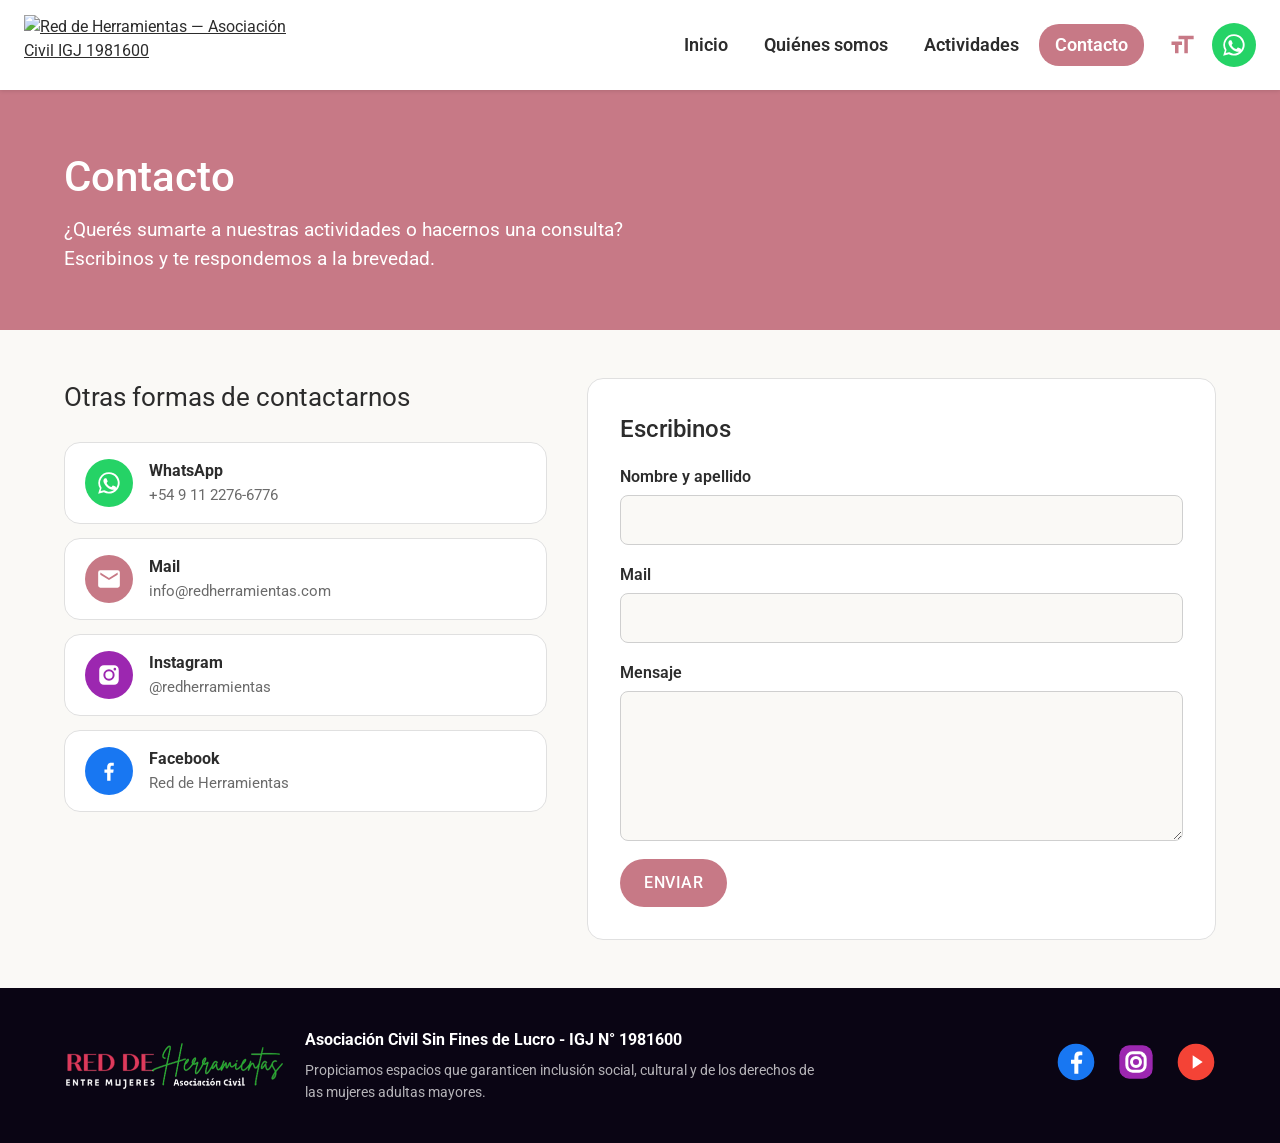
==== commit ce5cdff5: "Logo de la asociación con letras blancas en el footer" ====
--- a/contacto.html
+++ b/contacto.html
@@ -105,7 +105,7 @@
   <footer class="footer">
     <div class="container footer-inner">
       <div class="footer-about">
-        <img src="https://i.imgur.com/CFM0Pcr.png" alt="Red de Herramientas" width="220" height="50">
+        <img src="img/logo-footer.png" alt="Red de Herramientas" width="221" height="50">
         <div>
           <strong>Asociación Civil Sin Fines de Lucro - IGJ N° 1981600</strong>
           <p>Propiciamos espacios que garanticen inclusión social, cultural y de los derechos de las mujeres adultas mayores.</p>
--- a/styles.css
+++ b/styles.css
@@ -1317,7 +1317,8 @@
 
 .donate-ways {
   display: grid;
-  grid-template-columns: repeat(4, 1fr);
+  grid-template-columns: repeat(auto-fit, minmax(200px, 280px));
+  justify-content: center;
   gap: 20px;
   max-width: 1000px;
   margin: 0 auto;
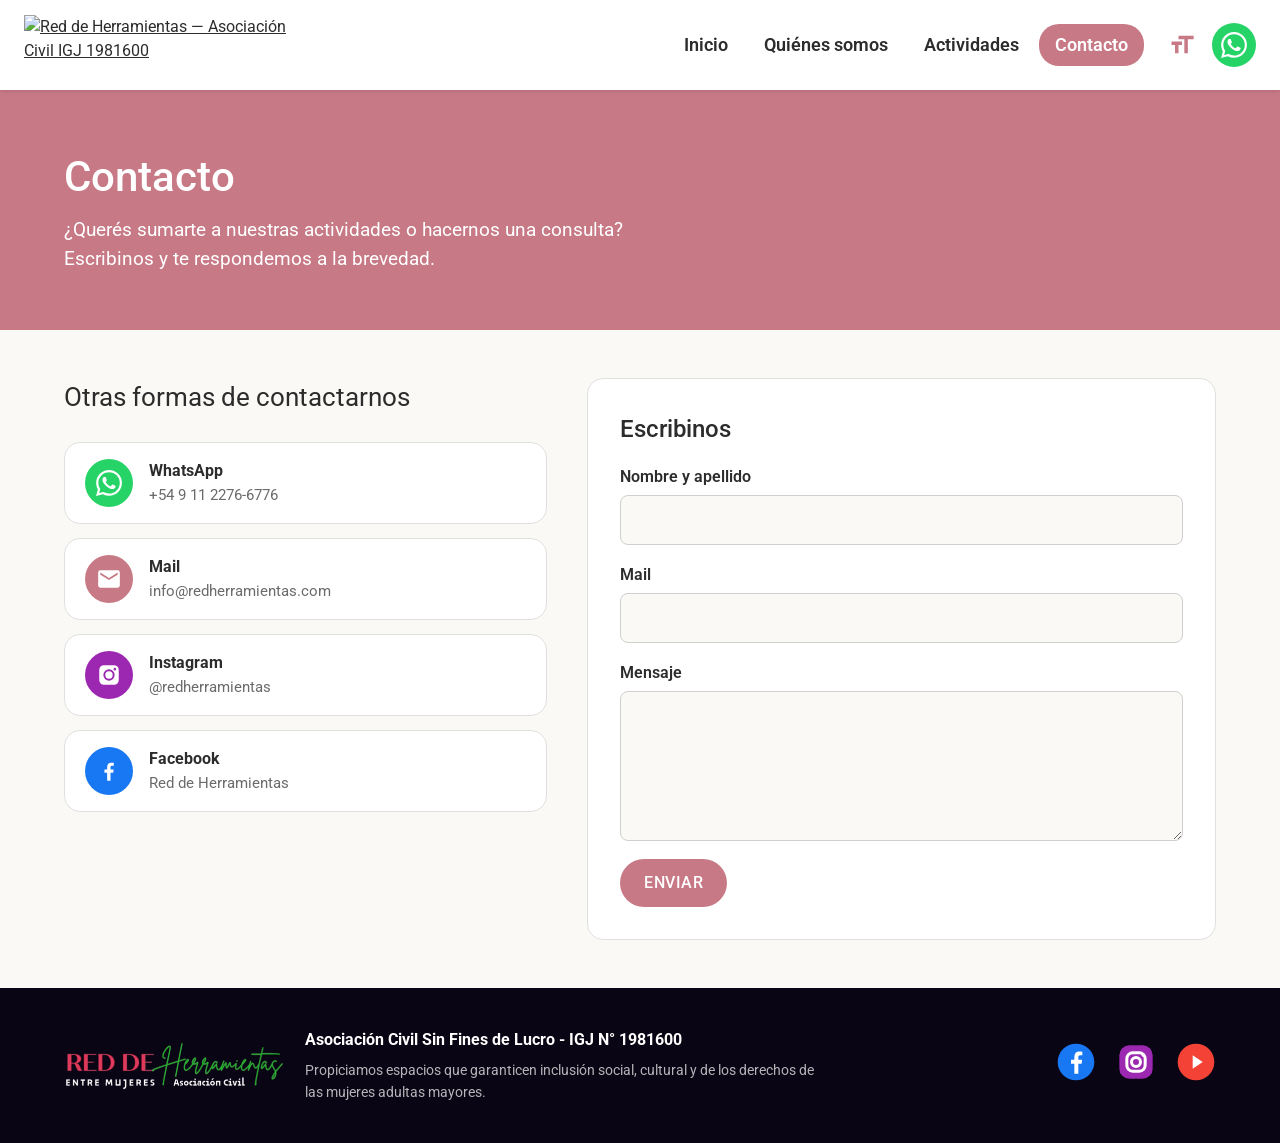
==== commit cb257415: "Íconos de WhatsApp y Donar redibujados; fotos y logo alojados en el blog de producción El blog de pr" ====
--- a/contacto.html
+++ b/contacto.html
@@ -39,7 +39,7 @@
           </ul>
         </div>
         <a class="whatsapp-btn" href="https://wa.me/5491122766776" target="_blank" rel="noopener" aria-label="Escribinos por WhatsApp">
-          <svg viewBox="0 0 24 24" aria-hidden="true"><path d="M12.04 2a9.9 9.9 0 0 0-8.5 14.9L2 22l5.25-1.38A9.9 9.9 0 1 0 12.04 2zm0 1.8a8.1 8.1 0 1 1-4.3 15l-.3-.2-3.1.8.83-3-.2-.32A8.1 8.1 0 0 1 12.04 3.8zM8.6 7.5c-.2 0-.5.07-.75.35-.25.27-1 1-1 2.4s1.03 2.8 1.17 3c.15.2 2 3.2 4.9 4.36 2.4.95 2.9.76 3.4.72.52-.05 1.7-.7 1.93-1.36.24-.67.24-1.24.17-1.36-.07-.12-.26-.2-.55-.34-.3-.15-1.7-.84-1.96-.94-.27-.1-.46-.15-.65.14-.2.3-.75.94-.9 1.13-.17.2-.33.22-.62.07-.3-.14-1.2-.44-2.3-1.4-.85-.76-1.42-1.7-1.6-1.98-.16-.3 0-.45.13-.6.14-.13.3-.34.44-.5.15-.17.2-.3.3-.5.1-.2.05-.36-.02-.5-.07-.15-.65-1.6-.9-2.17-.23-.55-.47-.48-.65-.49h-.55z"/></svg>
+          <svg viewBox="0 0 24 24" aria-hidden="true"><path d="M17.472 14.382c-.297-.149-1.758-.867-2.03-.967-.273-.099-.471-.148-.67.15-.197.297-.767.966-.94 1.164-.173.199-.347.223-.644.075-.297-.15-1.255-.463-2.39-1.475-.883-.788-1.48-1.761-1.653-2.059-.173-.297-.018-.458.13-.606.134-.133.298-.347.446-.52.149-.174.198-.298.298-.497.099-.198.05-.371-.025-.52-.075-.149-.669-1.612-.916-2.207-.242-.579-.487-.5-.669-.51-.173-.008-.371-.01-.57-.01-.198 0-.52.074-.792.372-.272.297-1.04 1.016-1.04 2.479 0 1.462 1.065 2.875 1.213 3.074.149.198 2.096 3.2 5.077 4.487.709.306 1.262.489 1.694.625.712.227 1.36.195 1.871.118.571-.085 1.758-.719 2.006-1.413.248-.694.248-1.289.173-1.413-.074-.124-.272-.198-.57-.347m-5.421 7.403h-.004a9.87 9.87 0 01-5.031-1.378l-.361-.214-3.741.982.998-3.648-.235-.374a9.86 9.86 0 01-1.51-5.26c.001-5.45 4.436-9.884 9.888-9.884 2.64 0 5.122 1.03 6.988 2.898a9.825 9.825 0 012.893 6.994c-.003 5.45-4.437 9.884-9.885 9.884m8.413-18.297A11.815 11.815 0 0012.05 0C5.495 0 .16 5.335.157 11.892c0 2.096.547 4.142 1.588 5.945L.057 24l6.305-1.654a11.882 11.882 0 005.683 1.448h.005c6.554 0 11.89-5.335 11.893-11.893a11.821 11.821 0 00-3.48-8.413Z"/></svg>
         </a>
         <button class="icon-btn menu-btn" type="button" aria-controls="nav" aria-expanded="false" aria-label="Menú">
           <svg viewBox="0 0 24 24" fill="currentColor" aria-hidden="true"><path d="M3 6h18v2H3zm0 5h18v2H3zm0 5h18v2H3z"/></svg>
@@ -62,7 +62,7 @@
           <h2 class="section-title">Otras formas de contactarnos</h2>
           <div class="channels">
             <a class="channel" href="https://wa.me/5491122766776" target="_blank" rel="noopener">
-              <span class="channel-icon" style="background:#25d366"><svg viewBox="0 0 24 24" aria-hidden="true"><path d="M12.04 2a9.9 9.9 0 0 0-8.5 14.9L2 22l5.25-1.38A9.9 9.9 0 1 0 12.04 2zm0 1.8a8.1 8.1 0 1 1-4.3 15l-.3-.2-3.1.8.83-3-.2-.32A8.1 8.1 0 0 1 12.04 3.8zM8.6 7.5c-.2 0-.5.07-.75.35-.25.27-1 1-1 2.4s1.03 2.8 1.17 3c.15.2 2 3.2 4.9 4.36 2.4.95 2.9.76 3.4.72.52-.05 1.7-.7 1.93-1.36.24-.67.24-1.24.17-1.36-.07-.12-.26-.2-.55-.34-.3-.15-1.7-.84-1.96-.94-.27-.1-.46-.15-.65.14-.2.3-.75.94-.9 1.13-.17.2-.33.22-.62.07-.3-.14-1.2-.44-2.3-1.4-.85-.76-1.42-1.7-1.6-1.98-.16-.3 0-.45.13-.6.14-.13.3-.34.44-.5.15-.17.2-.3.3-.5.1-.2.05-.36-.02-.5-.07-.15-.65-1.6-.9-2.17-.23-.55-.47-.48-.65-.49h-.55z"/></svg></span>
+              <span class="channel-icon" style="background:#25d366"><svg viewBox="0 0 24 24" aria-hidden="true"><path d="M17.472 14.382c-.297-.149-1.758-.867-2.03-.967-.273-.099-.471-.148-.67.15-.197.297-.767.966-.94 1.164-.173.199-.347.223-.644.075-.297-.15-1.255-.463-2.39-1.475-.883-.788-1.48-1.761-1.653-2.059-.173-.297-.018-.458.13-.606.134-.133.298-.347.446-.52.149-.174.198-.298.298-.497.099-.198.05-.371-.025-.52-.075-.149-.669-1.612-.916-2.207-.242-.579-.487-.5-.669-.51-.173-.008-.371-.01-.57-.01-.198 0-.52.074-.792.372-.272.297-1.04 1.016-1.04 2.479 0 1.462 1.065 2.875 1.213 3.074.149.198 2.096 3.2 5.077 4.487.709.306 1.262.489 1.694.625.712.227 1.36.195 1.871.118.571-.085 1.758-.719 2.006-1.413.248-.694.248-1.289.173-1.413-.074-.124-.272-.198-.57-.347m-5.421 7.403h-.004a9.87 9.87 0 01-5.031-1.378l-.361-.214-3.741.982.998-3.648-.235-.374a9.86 9.86 0 01-1.51-5.26c.001-5.45 4.436-9.884 9.888-9.884 2.64 0 5.122 1.03 6.988 2.898a9.825 9.825 0 012.893 6.994c-.003 5.45-4.437 9.884-9.885 9.884m8.413-18.297A11.815 11.815 0 0012.05 0C5.495 0 .16 5.335.157 11.892c0 2.096.547 4.142 1.588 5.945L.057 24l6.305-1.654a11.882 11.882 0 005.683 1.448h.005c6.554 0 11.89-5.335 11.893-11.893a11.821 11.821 0 00-3.48-8.413Z"/></svg></span>
               <span><strong>WhatsApp</strong><small>+54 9 11 2276-6776</small></span>
             </a>
             <a class="channel" href="mailto:info@redherramientas.com">
--- a/styles.css
+++ b/styles.css
@@ -1105,6 +1105,9 @@
   margin: 0 0 12px;
   font-size: 1.25rem;
 }
+.news-card h3 a { color: inherit; text-decoration: none; }
+.news-card h3 a:hover { color: var(--dominant); }
+#novedades[hidden], .separator[hidden] { display: none; }
 .news-date {
   display: flex;
   align-items: center;
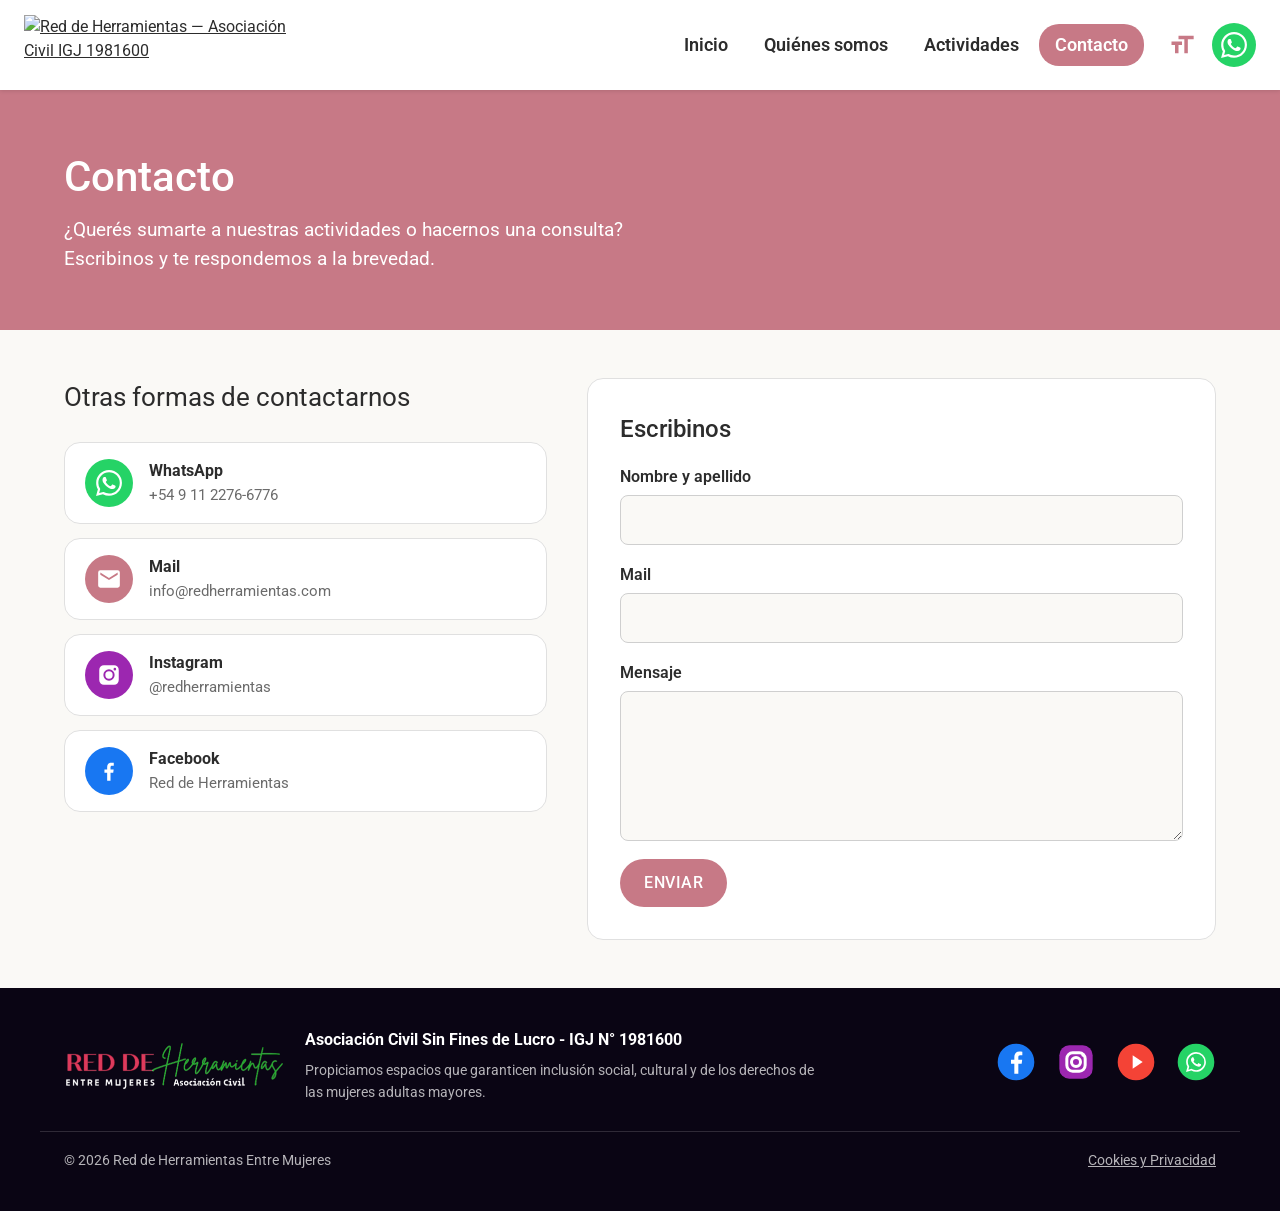
==== commit 077983ce: "Pie con WhatsApp, Cookies y año; 404 y búsqueda sin resultados con links; estilos ordenados - Pie: W" ====
--- a/contacto.html
+++ b/contacto.html
@@ -121,7 +121,14 @@
         <a href="https://youtube.com/@reddeherramientasentremujeres?si=X0ZCFkMKebH4L3lk" target="_blank" rel="noopener" aria-label="YouTube">
           <svg viewBox="0 0 24 24" aria-hidden="true"><circle cx="12" cy="12" r="11" fill="#f44336"/><path fill="#fff" d="M10 8v8l6-4z"/></svg>
         </a>
+        <a href="https://wa.me/5491122766776" target="_blank" rel="noopener" aria-label="WhatsApp">
+          <svg viewBox="0 0 24 24" aria-hidden="true"><circle cx="12" cy="12" r="11" fill="#25d366"/><path fill="#fff" transform="translate(6 6) scale(.5)" d="M17.472 14.382c-.297-.149-1.758-.867-2.03-.967-.273-.099-.471-.148-.67.15-.197.297-.767.966-.94 1.164-.173.199-.347.223-.644.075-.297-.15-1.255-.463-2.39-1.475-.883-.788-1.48-1.761-1.653-2.059-.173-.297-.018-.458.13-.606.134-.133.298-.347.446-.52.149-.174.198-.298.298-.497.099-.198.05-.371-.025-.52-.075-.149-.669-1.612-.916-2.207-.242-.579-.487-.5-.669-.51-.173-.008-.371-.01-.57-.01-.198 0-.52.074-.792.372-.272.297-1.04 1.016-1.04 2.479 0 1.462 1.065 2.875 1.213 3.074.149.198 2.096 3.2 5.077 4.487.709.306 1.262.489 1.694.625.712.227 1.36.195 1.871.118.571-.085 1.758-.719 2.006-1.413.248-.694.248-1.289.173-1.413-.074-.124-.272-.198-.57-.347m-5.421 7.403h-.004a9.87 9.87 0 01-5.031-1.378l-.361-.214-3.741.982.998-3.648-.235-.374a9.86 9.86 0 01-1.51-5.26c.001-5.45 4.436-9.884 9.888-9.884 2.64 0 5.122 1.03 6.988 2.898a9.825 9.825 0 012.893 6.994c-.003 5.45-4.437 9.884-9.885 9.884m8.413-18.297A11.815 11.815 0 0012.05 0C5.495 0 .16 5.335.157 11.892c0 2.096.547 4.142 1.588 5.945L.057 24l6.305-1.654a11.882 11.882 0 005.683 1.448h.005c6.554 0 11.89-5.335 11.893-11.893a11.821 11.821 0 00-3.48-8.413Z"/></svg>
+        </a>
       </div>
+    </div>
+    <div class="container footer-bottom">
+      <span>&copy; <span class="footer-year">2026</span> Red de Herramientas Entre Mujeres</span>
+      <a href="https://www.redherramientas.com/p/1-politicas-de-cookies-si-quieres-saber.html">Cookies y Privacidad</a>
     </div>
   </footer>
 
--- a/styles.css
+++ b/styles.css
@@ -14,6 +14,12 @@
   --footer: #0a0514;
   --wa: #25d366;
   --header-h: 90px;
+  /* Notas (posteos) */
+  --serif: Lora, Georgia, 'Times New Roman', serif;
+  --ink: #1f1a22;
+  --ink-soft: #4a4250;
+  --rose-50: #fdf3f5;
+  --rose-100: #f6e4e8;
 }
 
 * { box-sizing: border-box; }
@@ -420,19 +426,9 @@
 }
 
 .slide-box h2 {
-  margin: 0 0 12px;
+  margin: 0 0 20px;
   font-size: 1.75rem;
   line-height: 1.2;
-}
-
-.slide-desc {
-  margin: 0 0 24px;
-  font-size: 1.1rem;
-  font-style: italic;
-  overflow: hidden;
-  display: -webkit-box;
-  -webkit-line-clamp: 3;
-  -webkit-box-orient: vertical;
 }
 
 .slide-actions {
@@ -491,132 +487,8 @@
   .carousel-arrow { top: 30%; }
 }
 
-/* ---------- Nota ampliada (se abre con "Ver más" en el carrusel) ---------- */
-
-.nota-modal {
-  position: fixed;
-  inset: 0;
-  z-index: 1000;
-  display: flex;
-  align-items: center;
-  justify-content: center;
-  padding: 24px;
-  background: rgba(10, 5, 20, 0.75);
-}
-.nota-modal[hidden] { display: none; }
-html.nota-abierta { overflow: hidden; }
-
-.nota-panel {
-  position: relative;
-  display: flex;
-  width: 100%;
-  max-width: 820px;
-  max-height: 100%;
-  border-radius: 16px;
-  background: var(--white);
-  box-shadow: 0 12px 40px rgba(0, 0, 0, 0.35);
-  overflow: hidden;
-}
-
-/* La nota se desplaza con su propia barra al costado */
-.nota-scroll {
-  flex: 1;
-  overflow-y: scroll;
-  scrollbar-width: auto;
-  scrollbar-color: var(--dominant) #f3e3e6;
-}
-.nota-foto {
-  display: block;
-  width: 100%;
-  max-height: 60vh;
-  object-fit: contain;  /* la foto entera, sin recortar caras ni textos */
-  background: #1b1320;
-}
-.nota-foto[hidden] { display: none; }
-.nota-content { padding: 32px 48px 32px; }
-.nota-foto[hidden] + .nota-content { padding-top: 40px; }
-.nota-scroll:focus-visible { outline: 3px solid var(--accent); outline-offset: -3px; }
-.nota-scroll::-webkit-scrollbar { width: 14px; }
-.nota-scroll::-webkit-scrollbar-track { background: #f3e3e6; }
-.nota-scroll::-webkit-scrollbar-thumb {
-  border: 3px solid #f3e3e6;
-  border-radius: 8px;
-  background: var(--dominant);
-}
-.nota-scroll::-webkit-scrollbar-thumb:hover { background: var(--dominant-dark); }
-
-.nota-close {
-  position: absolute;
-  top: 10px;
-  right: 22px;
-  z-index: 1;
-  display: grid;
-  place-items: center;
-  width: 44px;
-  height: 44px;
-  border: 0;
-  border-radius: 50%;
-  background: var(--dominant);
-  color: var(--white);
-  box-shadow: 0 2px 8px rgba(0, 0, 0, 0.35);
-  cursor: pointer;
-}
-.nota-close:hover { background: var(--dominant-dark); }
-.nota-close svg { width: 26px; height: 26px; }
-
-.nota-title {
-  margin: 0 40px 12px 0;
-  font-size: 2rem;
-  font-weight: 500;
-  line-height: 1.2;
-}
-.nota-epigrafe {
-  margin: 0 0 24px;
-  padding-bottom: 20px;
-  border-bottom: 3px solid var(--separator);
-  font-size: 1.2rem;
-  font-style: italic;
-  color: var(--muted);
-}
-.nota-body { font-size: 1.1rem; line-height: 1.65; overflow-wrap: anywhere; }
-.nota-body img { max-width: 100%; height: auto; border-radius: 8px; }
-.nota-body iframe, .nota-body video { max-width: 100%; }
-.nota-body a { color: var(--dominant-dark); }
-.nota-body .separator {
-  height: auto;
-  margin: 0 0 1em;
-  border-radius: 0;
-  background: none;
-}
-.nota-body .separator a { margin: 0 !important; }
-
-.nota-footer { margin: 28px 0 0; }
-.btn-outline-dark {
-  border: 2px solid var(--dominant);
-  background: transparent;
-  color: var(--dominant-dark);
-}
-.btn-outline-dark:hover { background: var(--dominant); color: var(--white); }
-
-@media (max-width: 800px) {
-  .nota-modal { padding: 10px; }
-  .nota-content { padding: 22px 20px 24px; }
-  .nota-foto { max-height: 45vh; }
-  .nota-close { right: 18px; }
-  .nota-title { font-size: 1.5rem; }
-  .nota-epigrafe { font-size: 1.1rem; }
-}
-
 /* ---------- Nota (posteo): diseño editorial con columna "Lo más leído" ---------- */
 /* Pensado para lectoras de 60+: letra grande, renglones cómodos, buen contraste y botones amplios */
-
-:root {
-  --serif: Lora, Georgia, 'Times New Roman', serif;
-  --ink: #1f1a22;
-  --ink-soft: #4a4250;
-  --rose-50: #fdf3f5;
-  --rose-100: #f6e4e8;
-}
 
 .post-layout {
   display: grid;
@@ -630,7 +502,6 @@
 .post-layout .post-aside { display: block; }
 
 .art { max-width: 780px; color: var(--ink); }
-.art-page { margin: 0 auto; padding: 32px 0 64px; }
 
 .art-crumbs {
   display: flex;
@@ -1259,9 +1130,26 @@
 .social a { display: block; }
 .social svg { width: 40px; height: 40px; }
 
+.footer-bottom {
+  display: flex;
+  flex-wrap: wrap;
+  justify-content: space-between;
+  gap: 8px 20px;
+  margin-top: 28px;
+  padding-top: 18px;
+  border-top: 1px solid rgba(255, 255, 255, 0.15);
+  font-size: 0.85rem;
+  color: rgba(255, 255, 255, 0.7);
+}
+.footer-bottom a { color: inherit; }
+.footer-bottom a:hover { color: var(--white); }
+
 @media (max-width: 800px) {
   .footer-inner { flex-direction: column; text-align: center; }
   .footer-about { flex-direction: column; }
+  .footer-bottom { justify-content: center; text-align: center; }
+  /* Espacio para que el botón de volver arriba no tape la última línea */
+  .footer { padding-bottom: 88px; }
 }
 
 /* ---------- Volver arriba ---------- */
